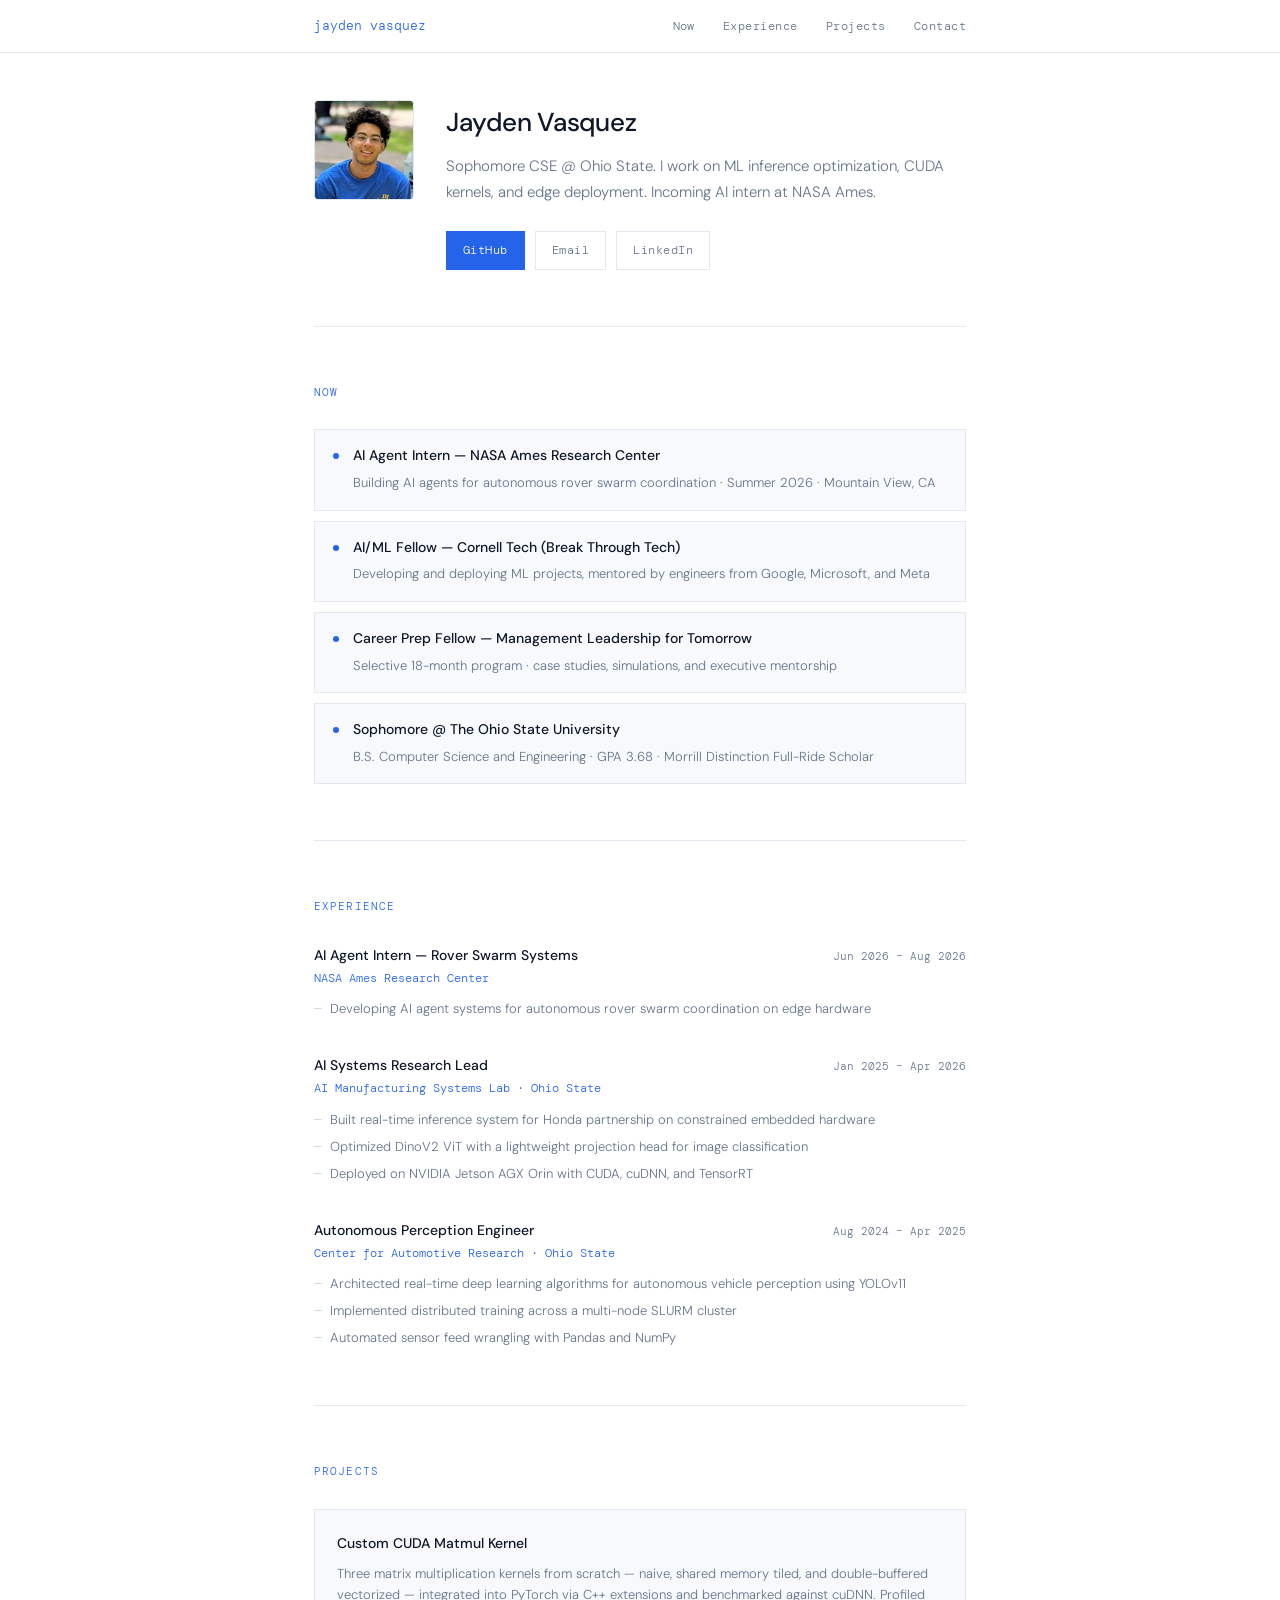
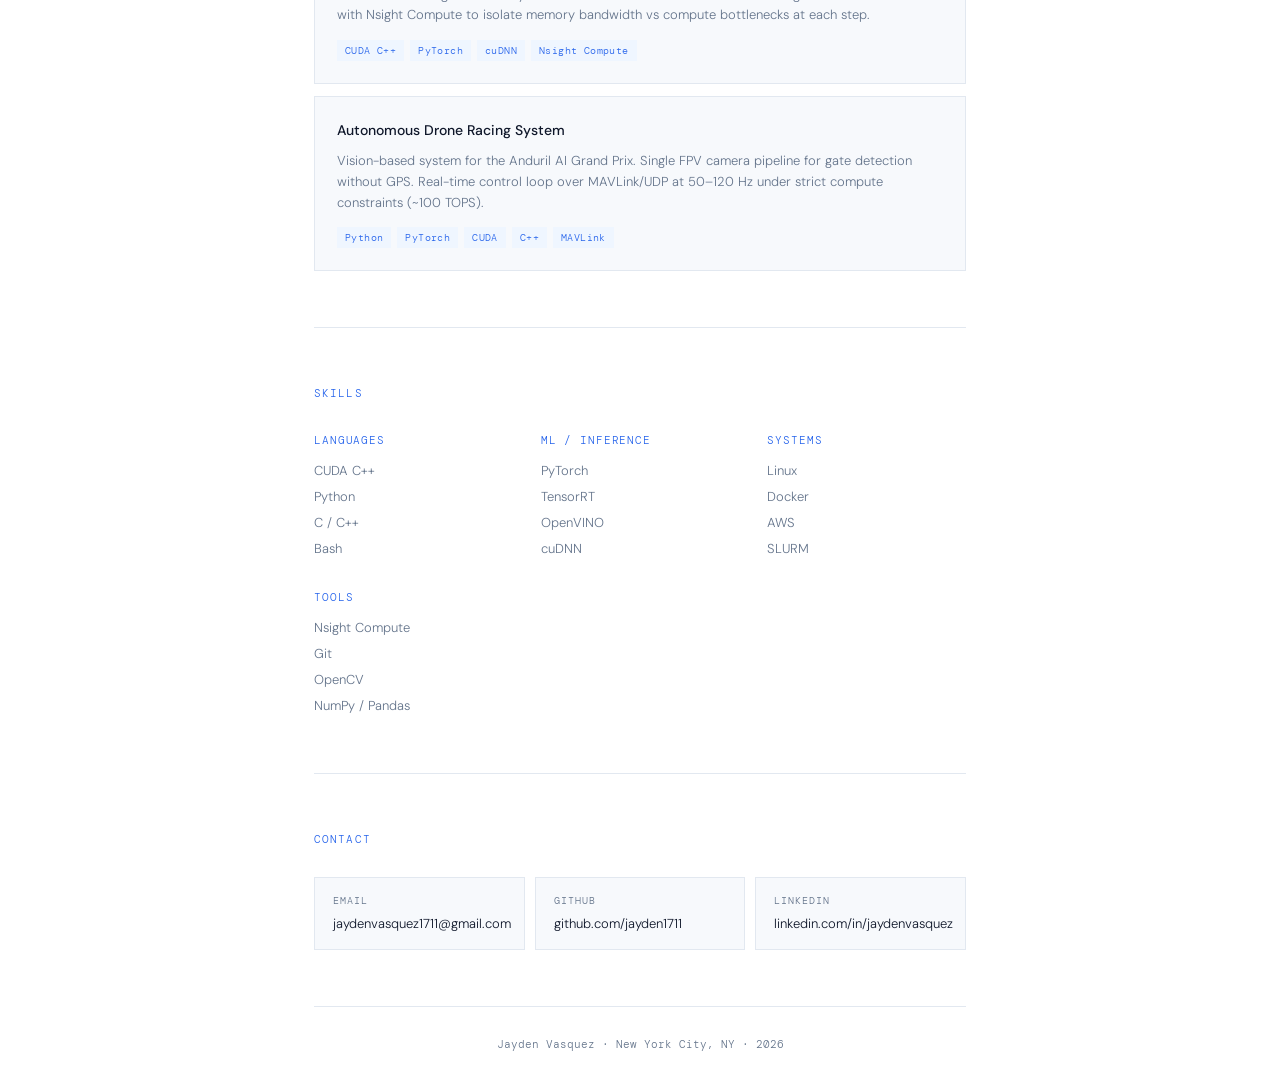
==== index.html @ 5c4670f1 "fixed photo" ====
<!DOCTYPE html>
<html lang="en">
<head>
<meta charset="UTF-8">
<meta name="viewport" content="width=device-width, initial-scale=1.0">
<title>Jayden Vasquez</title>
<link rel="preconnect" href="https://fonts.googleapis.com">
<link href="https://fonts.googleapis.com/css2?family=DM+Mono:wght@400;500&family=DM+Sans:ital,wght@0,300;0,400;0,500;1,300&display=swap" rel="stylesheet">
<style>
  :root {
    --bg: #ffffff;
    --surface: #f7f9fc;
    --border: #e2e8f0;
    --accent: #2563eb;
    --accent-light: #eff6ff;
    --text: #0f172a;
    --muted: #64748b;
    --mono: 'DM Mono', 'Courier New', monospace;
    --sans: 'DM Sans', -apple-system, BlinkMacSystemFont, 'Segoe UI', sans-serif;
  }

  * { margin: 0; padding: 0; box-sizing: border-box; }
  html { scroll-behavior: smooth; }

  body {
    background: var(--bg);
    color: var(--text);
    font-family: var(--sans);
    font-weight: 300;
    line-height: 1.7;
    font-size: 15px;
  }

  a { color: var(--accent); text-decoration: none; }
  a:hover { text-decoration: underline; }

  .container {
    max-width: 700px;
    margin: 0 auto;
    padding: 0 24px;
  }

  /* Nav */
  nav {
    position: fixed;
    top: 0; left: 0; right: 0;
    z-index: 100;
    background: rgba(255,255,255,0.92);
    backdrop-filter: blur(8px);
    border-bottom: 1px solid var(--border);
  }

  nav .inner {
    max-width: 700px;
    margin: 0 auto;
    padding: 0 24px;
    height: 52px;
    display: flex;
    align-items: center;
    justify-content: space-between;
  }

  .nav-name {
    font-family: var(--mono);
    font-size: 13px;
    color: var(--accent);
  }

  .nav-links {
    display: flex;
    gap: 28px;
    list-style: none;
  }

  .nav-links a {
    font-family: var(--mono);
    font-size: 12px;
    color: var(--muted);
    letter-spacing: 0.04em;
    transition: color 0.15s;
  }

  .nav-links a:hover { color: var(--text); text-decoration: none; }

  /* Hero */
  #hero {
    padding: 100px 0 56px;
    border-bottom: 1px solid var(--border);
  }

  .hero-inner {
    display: flex;
    align-items: flex-start;
    gap: 32px;
  }

  .hero-photo {
    flex-shrink: 0;
    width: 100px;
    height: 100px;
    border-radius: 4px;
    overflow: hidden;
    border: 1px solid var(--border);
    background: var(--surface);
  }

  .hero-photo img {
    width: 100%;
    height: 100%;
    object-fit: cover;
    display: block;
  }

  .hero-text { flex: 1; }

  @media (max-width: 400px) {
    .hero-inner { flex-direction: column; }
    .hero-photo { width: 80px; height: 80px; }
  }

  h1 {
    font-size: 26px;
    font-weight: 500;
    letter-spacing: -0.01em;
    margin-bottom: 10px;
    color: var(--text);
  }

  .hero-sub {
    color: var(--muted);
    font-size: 15px;
    max-width: 500px;
    margin-bottom: 26px;
  }

  .hero-links {
    display: flex;
    gap: 10px;
    flex-wrap: wrap;
  }

  .btn {
    font-family: var(--mono);
    font-size: 12px;
    letter-spacing: 0.04em;
    padding: 8px 16px;
    border: 1px solid var(--border);
    color: var(--muted);
    background: var(--bg);
    transition: all 0.15s;
    display: inline-block;
  }

  .btn:hover { border-color: var(--accent); color: var(--accent); text-decoration: none; }

  .btn.primary {
    background: var(--accent);
    color: #fff;
    border-color: var(--accent);
  }

  .btn.primary:hover { background: #1d4ed8; border-color: #1d4ed8; color: #fff; }

  /* Sections */
  section { padding: 56px 0; border-bottom: 1px solid var(--border); }

  .section-label {
    font-family: var(--mono);
    font-size: 11px;
    letter-spacing: 0.1em;
    text-transform: uppercase;
    color: var(--accent);
    margin-bottom: 28px;
  }

  /* Now */
  .now-grid { display: grid; gap: 10px; }

  .now-item {
    display: flex;
    gap: 14px;
    padding: 14px 18px;
    border: 1px solid var(--border);
    background: var(--surface);
  }

  .now-dot {
    width: 6px;
    height: 6px;
    border-radius: 50%;
    background: var(--accent);
    margin-top: 9px;
    flex-shrink: 0;
  }

  .now-item strong {
    display: block;
    font-weight: 500;
    font-size: 14px;
    margin-bottom: 2px;
    color: var(--text);
  }

  .now-item span { font-size: 13px; color: var(--muted); }

  /* Experience */
  .exp-list { display: grid; gap: 34px; }

  .exp-header {
    display: flex;
    justify-content: space-between;
    align-items: baseline;
    flex-wrap: wrap;
    gap: 6px;
    margin-bottom: 4px;
  }

  .exp-role { font-weight: 500; font-size: 14px; color: var(--text); }
  .exp-where { color: var(--accent); font-family: var(--mono); font-size: 12px; }
  .exp-date { font-family: var(--mono); font-size: 11px; color: var(--muted); }

  .exp-bullets { list-style: none; display: grid; gap: 5px; margin-top: 10px; }

  .exp-bullets li {
    font-size: 13px;
    color: var(--muted);
    padding-left: 16px;
    position: relative;
  }

  .exp-bullets li::before {
    content: '—';
    position: absolute;
    left: 0;
    color: #cbd5e1;
    font-family: var(--mono);
  }

  /* Projects */
  .project-grid { display: grid; gap: 12px; }

  .project-card {
    border: 1px solid var(--border);
    padding: 22px;
    background: var(--surface);
    transition: border-color 0.15s;
  }

  .project-card:hover { border-color: #bfdbfe; }

  .project-top {
    display: flex;
    justify-content: space-between;
    align-items: flex-start;
    margin-bottom: 8px;
  }

  .project-name { font-weight: 500; font-size: 14px; color: var(--text); }

  .project-link {
    font-family: var(--mono);
    font-size: 11px;
    color: var(--muted);
    transition: color 0.15s;
  }

  .project-link:hover { color: var(--accent); text-decoration: none; }

  .project-desc { font-size: 13px; color: var(--muted); margin-bottom: 14px; line-height: 1.6; }

  .project-tags { display: flex; flex-wrap: wrap; gap: 6px; }

  .tag-pill {
    font-family: var(--mono);
    font-size: 10px;
    letter-spacing: 0.04em;
    color: var(--accent);
    background: var(--accent-light);
    padding: 2px 8px;
  }

  /* Skills */
  .skills-grid {
    display: grid;
    grid-template-columns: repeat(auto-fill, minmax(155px, 1fr));
    gap: 28px;
  }

  .skill-group-label {
    font-family: var(--mono);
    font-size: 11px;
    color: var(--accent);
    letter-spacing: 0.08em;
    text-transform: uppercase;
    margin-bottom: 10px;
  }

  .skill-list { list-style: none; display: grid; gap: 4px; }
  .skill-list li { font-size: 13px; color: var(--muted); }

  /* Contact */
  .contact-grid {
    display: grid;
    grid-template-columns: repeat(auto-fill, minmax(175px, 1fr));
    gap: 10px;
  }

  .contact-item {
    display: flex;
    flex-direction: column;
    gap: 4px;
    padding: 14px 18px;
    border: 1px solid var(--border);
    background: var(--surface);
    transition: border-color 0.15s;
  }

  .contact-item:hover { border-color: #bfdbfe; text-decoration: none; }

  .contact-label {
    font-family: var(--mono);
    font-size: 10px;
    letter-spacing: 0.1em;
    text-transform: uppercase;
    color: var(--muted);
  }

  .contact-value { font-size: 13px; color: var(--text); }

  /* Footer */
  footer {
    padding: 28px 0;
    text-align: center;
    font-family: var(--mono);
    font-size: 11px;
    color: var(--muted);
  }

  /* Fade in */
  .fade-in {
    opacity: 0;
    transform: translateY(12px);
    transition: opacity 0.45s ease, transform 0.45s ease;
  }

  .fade-in.visible { opacity: 1; transform: none; }

  @media (max-width: 540px) {
    .nav-links { display: none; }
    .skills-grid { grid-template-columns: 1fr 1fr; }
  }
</style>
</head>
<body>

<nav>
  <div class="inner">
    <span class="nav-name">jayden vasquez</span>
    <ul class="nav-links">
      <li><a href="#now">Now</a></li>
      <li><a href="#experience">Experience</a></li>
      <li><a href="#projects">Projects</a></li>
      <li><a href="#contact">Contact</a></li>
    </ul>
  </div>
</nav>

<div class="container">

  <section id="hero">
    <div class="hero-inner">
      <div class="hero-photo">
        <!-- Replace "your-photo.jpg" with your actual image filename -->
        <img src="photo.png" alt="Jayden Vasquez" onerror="this.parentElement.style.background='var(--surface)'">
      </div>
      <div class="hero-text">
        <h1>Jayden Vasquez</h1>
        <p class="hero-sub">
          Sophomore CSE @ Ohio State. I work on ML inference optimization, CUDA kernels, and edge deployment. Incoming AI intern at NASA Ames.
        </p>
        <div class="hero-links">
          <a href="https://github.com/jayden1711" class="btn primary" target="_blank">GitHub</a>
          <a href="mailto:jaydenvasquez1711@gmail.com" class="btn">Email</a>
          <a href="https://www.linkedin.com/in/jaydenvasquez/" class="btn" target="_blank">LinkedIn</a>
        </div>
      </div>
    </div>
  </section>

  <section id="now">
    <p class="section-label">Now</p>
    <div class="now-grid fade-in">
      <div class="now-item">
        <div class="now-dot"></div>
        <div>
          <strong>AI Agent Intern — NASA Ames Research Center</strong>
          <span>Building AI agents for autonomous rover swarm coordination · Summer 2026 · Mountain View, CA</span>
        </div>
      </div>
      <div class="now-item">
        <div class="now-dot"></div>
        <div>
          <strong>AI/ML Fellow — Cornell Tech (Break Through Tech)</strong>
          <span>Developing and deploying ML projects, mentored by engineers from Google, Microsoft, and Meta</span>
        </div>
      </div>
      <div class="now-item">
        <div class="now-dot"></div>
        <div>
          <strong>Career Prep Fellow — Management Leadership for Tomorrow</strong>
          <span>Selective 18-month program · case studies, simulations, and executive mentorship</span>
        </div>
      </div>
      <div class="now-item">
        <div class="now-dot"></div>
        <div>
          <strong>Sophomore @ The Ohio State University</strong>
          <span>B.S. Computer Science and Engineering · GPA 3.68 · Morrill Distinction Full-Ride Scholar</span>
        </div>
      </div>
    </div>
  </section>

  <section id="experience">
    <p class="section-label">Experience</p>
    <div class="exp-list fade-in">

      <div class="exp-item">
        <div class="exp-header">
          <div>
            <div class="exp-role">AI Agent Intern — Rover Swarm Systems</div>
            <div class="exp-where">NASA Ames Research Center</div>
          </div>
          <div class="exp-date">Jun 2026 – Aug 2026</div>
        </div>
        <ul class="exp-bullets">
          <li>Developing AI agent systems for autonomous rover swarm coordination on edge hardware</li>
        </ul>
      </div>

      <div class="exp-item">
        <div class="exp-header">
          <div>
            <div class="exp-role">AI Systems Research Lead</div>
            <div class="exp-where">AI Manufacturing Systems Lab · Ohio State</div>
          </div>
          <div class="exp-date">Jan 2025 – Apr 2026</div>
        </div>
        <ul class="exp-bullets">
          <li>Built real-time inference system for Honda partnership on constrained embedded hardware</li>
          <li>Optimized DinoV2 ViT with a lightweight projection head for image classification</li>
          <li>Deployed on NVIDIA Jetson AGX Orin with CUDA, cuDNN, and TensorRT</li>
        </ul>
      </div>

      <div class="exp-item">
        <div class="exp-header">
          <div>
            <div class="exp-role">Autonomous Perception Engineer</div>
            <div class="exp-where">Center for Automotive Research · Ohio State</div>
          </div>
          <div class="exp-date">Aug 2024 – Apr 2025</div>
        </div>
        <ul class="exp-bullets">
          <li>Architected real-time deep learning algorithms for autonomous vehicle perception using YOLOv11</li>
          <li>Implemented distributed training across a multi-node SLURM cluster</li>
          <li>Automated sensor feed wrangling with Pandas and NumPy</li>
        </ul>
      </div>

    </div>
  </section>

  <section id="projects">
    <p class="section-label">Projects</p>
    <div class="project-grid fade-in">

      <div class="project-card">
        <div class="project-top">
          <div class="project-name">Custom CUDA Matmul Kernel</div>
        </div>
        <p class="project-desc">
          Three matrix multiplication kernels from scratch — naive, shared memory tiled, and double-buffered vectorized — integrated into PyTorch via C++ extensions and benchmarked against cuDNN. Profiled with Nsight Compute to isolate memory bandwidth vs compute bottlenecks at each step.
        </p>
        <div class="project-tags">
          <span class="tag-pill">CUDA C++</span>
          <span class="tag-pill">PyTorch</span>
          <span class="tag-pill">cuDNN</span>
          <span class="tag-pill">Nsight Compute</span>
        </div>
      </div>

      <div class="project-card">
        <div class="project-top">
          <div class="project-name">Autonomous Drone Racing System</div>
        </div>
        <p class="project-desc">
          Vision-based system for the Anduril AI Grand Prix. Single FPV camera pipeline for gate detection without GPS. Real-time control loop over MAVLink/UDP at 50–120 Hz under strict compute constraints (~100 TOPS).
        </p>
        <div class="project-tags">
          <span class="tag-pill">Python</span>
          <span class="tag-pill">PyTorch</span>
          <span class="tag-pill">CUDA</span>
          <span class="tag-pill">C++</span>
          <span class="tag-pill">MAVLink</span>
        </div>
      </div>

    </div>
  </section>

  <section id="skills">
    <p class="section-label">Skills</p>
    <div class="skills-grid fade-in">
      <div>
        <div class="skill-group-label">Languages</div>
        <ul class="skill-list">
          <li>CUDA C++</li>
          <li>Python</li>
          <li>C / C++</li>
          <li>Bash</li>
        </ul>
      </div>
      <div>
        <div class="skill-group-label">ML / Inference</div>
        <ul class="skill-list">
          <li>PyTorch</li>
          <li>TensorRT</li>
          <li>OpenVINO</li>
          <li>cuDNN</li>
        </ul>
      </div>
      <div>
        <div class="skill-group-label">Systems</div>
        <ul class="skill-list">
          <li>Linux</li>
          <li>Docker</li>
          <li>AWS</li>
          <li>SLURM</li>
        </ul>
      </div>
      <div>
        <div class="skill-group-label">Tools</div>
        <ul class="skill-list">
          <li>Nsight Compute</li>
          <li>Git</li>
          <li>OpenCV</li>
          <li>NumPy / Pandas</li>
        </ul>
      </div>
    </div>
  </section>

  <section id="contact">
    <p class="section-label">Contact</p>
    <div class="contact-grid fade-in">
      <a href="mailto:jaydenvasquez1711@gmail.com" class="contact-item">
        <span class="contact-label">Email</span>
        <span class="contact-value">jaydenvasquez1711@gmail.com</span>
      </a>
      <a href="https://github.com/jayden1711" class="contact-item" target="_blank">
        <span class="contact-label">GitHub</span>
        <span class="contact-value">github.com/jayden1711</span>
      </a>
      <a href="https://www.linkedin.com/in/jaydenvasquez/" class="contact-item" target="_blank">
        <span class="contact-label">LinkedIn</span>
        <span class="contact-value">linkedin.com/in/jaydenvasquez</span>
      </a>
    </div>
  </section>

</div>

<footer>Jayden Vasquez · New York City, NY · 2026</footer>

<script>
  const observer = new IntersectionObserver((entries) => {
    entries.forEach(e => { if (e.isIntersecting) e.target.classList.add('visible'); });
  }, { threshold: 0.1 });
  document.querySelectorAll('.fade-in').forEach(el => observer.observe(el));
</script>
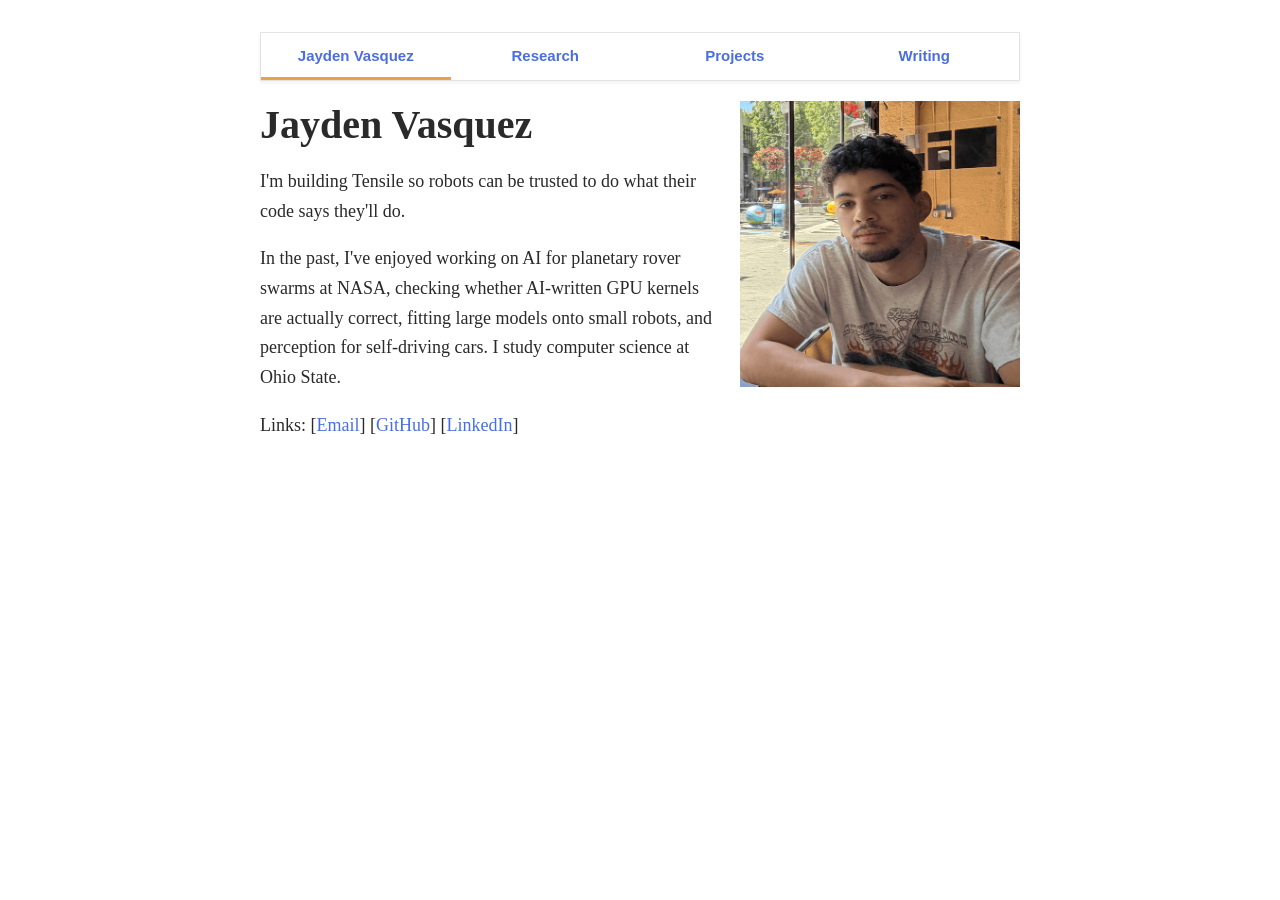
==== commit 8a26189b: "Updated site" ====
--- a/index.html
+++ b/index.html
@@ -2,580 +2,33 @@
 <html lang="en">
 <head>
 <meta charset="UTF-8">
-<meta name="viewport" content="width=device-width, initial-scale=1.0">
+<meta name="viewport" content="width=device-width, initial-scale=1">
 <title>Jayden Vasquez</title>
-<link rel="preconnect" href="https://fonts.googleapis.com">
-<link href="https://fonts.googleapis.com/css2?family=DM+Mono:wght@400;500&family=DM+Sans:ital,wght@0,300;0,400;0,500;1,300&display=swap" rel="stylesheet">
-<style>
-  :root {
-    --bg: #ffffff;
-    --surface: #f7f9fc;
-    --border: #e2e8f0;
-    --accent: #2563eb;
-    --accent-light: #eff6ff;
-    --text: #0f172a;
-    --muted: #64748b;
-    --mono: 'DM Mono', 'Courier New', monospace;
-    --sans: 'DM Sans', -apple-system, BlinkMacSystemFont, 'Segoe UI', sans-serif;
-  }
-
-  * { margin: 0; padding: 0; box-sizing: border-box; }
-  html { scroll-behavior: smooth; }
-
-  body {
-    background: var(--bg);
-    color: var(--text);
-    font-family: var(--sans);
-    font-weight: 300;
-    line-height: 1.7;
-    font-size: 15px;
-  }
-
-  a { color: var(--accent); text-decoration: none; }
-  a:hover { text-decoration: underline; }
-
-  .container {
-    max-width: 700px;
-    margin: 0 auto;
-    padding: 0 24px;
-  }
-
-  /* Nav */
-  nav {
-    position: fixed;
-    top: 0; left: 0; right: 0;
-    z-index: 100;
-    background: rgba(255,255,255,0.92);
-    backdrop-filter: blur(8px);
-    border-bottom: 1px solid var(--border);
-  }
-
-  nav .inner {
-    max-width: 700px;
-    margin: 0 auto;
-    padding: 0 24px;
-    height: 52px;
-    display: flex;
-    align-items: center;
-    justify-content: space-between;
-  }
-
-  .nav-name {
-    font-family: var(--mono);
-    font-size: 13px;
-    color: var(--accent);
-  }
-
-  .nav-links {
-    display: flex;
-    gap: 28px;
-    list-style: none;
-  }
-
-  .nav-links a {
-    font-family: var(--mono);
-    font-size: 12px;
-    color: var(--muted);
-    letter-spacing: 0.04em;
-    transition: color 0.15s;
-  }
-
-  .nav-links a:hover { color: var(--text); text-decoration: none; }
-
-  /* Hero */
-  #hero {
-    padding: 100px 0 56px;
-    border-bottom: 1px solid var(--border);
-  }
-
-  .hero-inner {
-    display: flex;
-    align-items: flex-start;
-    gap: 32px;
-  }
-
-  .hero-photo {
-    flex-shrink: 0;
-    width: 100px;
-    height: 100px;
-    border-radius: 4px;
-    overflow: hidden;
-    border: 1px solid var(--border);
-    background: var(--surface);
-  }
-
-  .hero-photo img {
-    width: 100%;
-    height: 100%;
-    object-fit: cover;
-    display: block;
-  }
-
-  .hero-text { flex: 1; }
-
-  @media (max-width: 400px) {
-    .hero-inner { flex-direction: column; }
-    .hero-photo { width: 80px; height: 80px; }
-  }
-
-  h1 {
-    font-size: 26px;
-    font-weight: 500;
-    letter-spacing: -0.01em;
-    margin-bottom: 10px;
-    color: var(--text);
-  }
-
-  .hero-sub {
-    color: var(--muted);
-    font-size: 15px;
-    max-width: 500px;
-    margin-bottom: 26px;
-  }
-
-  .hero-links {
-    display: flex;
-    gap: 10px;
-    flex-wrap: wrap;
-  }
-
-  .btn {
-    font-family: var(--mono);
-    font-size: 12px;
-    letter-spacing: 0.04em;
-    padding: 8px 16px;
-    border: 1px solid var(--border);
-    color: var(--muted);
-    background: var(--bg);
-    transition: all 0.15s;
-    display: inline-block;
-  }
-
-  .btn:hover { border-color: var(--accent); color: var(--accent); text-decoration: none; }
-
-  .btn.primary {
-    background: var(--accent);
-    color: #fff;
-    border-color: var(--accent);
-  }
-
-  .btn.primary:hover { background: #1d4ed8; border-color: #1d4ed8; color: #fff; }
-
-  /* Sections */
-  section { padding: 56px 0; border-bottom: 1px solid var(--border); }
-
-  .section-label {
-    font-family: var(--mono);
-    font-size: 11px;
-    letter-spacing: 0.1em;
-    text-transform: uppercase;
-    color: var(--accent);
-    margin-bottom: 28px;
-  }
-
-  /* Now */
-  .now-grid { display: grid; gap: 10px; }
-
-  .now-item {
-    display: flex;
-    gap: 14px;
-    padding: 14px 18px;
-    border: 1px solid var(--border);
-    background: var(--surface);
-  }
-
-  .now-dot {
-    width: 6px;
-    height: 6px;
-    border-radius: 50%;
-    background: var(--accent);
-    margin-top: 9px;
-    flex-shrink: 0;
-  }
-
-  .now-item strong {
-    display: block;
-    font-weight: 500;
-    font-size: 14px;
-    margin-bottom: 2px;
-    color: var(--text);
-  }
-
-  .now-item span { font-size: 13px; color: var(--muted); }
-
-  /* Experience */
-  .exp-list { display: grid; gap: 34px; }
-
-  .exp-header {
-    display: flex;
-    justify-content: space-between;
-    align-items: baseline;
-    flex-wrap: wrap;
-    gap: 6px;
-    margin-bottom: 4px;
-  }
-
-  .exp-role { font-weight: 500; font-size: 14px; color: var(--text); }
-  .exp-where { color: var(--accent); font-family: var(--mono); font-size: 12px; }
-  .exp-date { font-family: var(--mono); font-size: 11px; color: var(--muted); }
-
-  .exp-bullets { list-style: none; display: grid; gap: 5px; margin-top: 10px; }
-
-  .exp-bullets li {
-    font-size: 13px;
-    color: var(--muted);
-    padding-left: 16px;
-    position: relative;
-  }
-
-  .exp-bullets li::before {
-    content: '—';
-    position: absolute;
-    left: 0;
-    color: #cbd5e1;
-    font-family: var(--mono);
-  }
-
-  /* Projects */
-  .project-grid { display: grid; gap: 12px; }
-
-  .project-card {
-    border: 1px solid var(--border);
-    padding: 22px;
-    background: var(--surface);
-    transition: border-color 0.15s;
-  }
-
-  .project-card:hover { border-color: #bfdbfe; }
-
-  .project-top {
-    display: flex;
-    justify-content: space-between;
-    align-items: flex-start;
-    margin-bottom: 8px;
-  }
-
-  .project-name { font-weight: 500; font-size: 14px; color: var(--text); }
-
-  .project-link {
-    font-family: var(--mono);
-    font-size: 11px;
-    color: var(--muted);
-    transition: color 0.15s;
-  }
-
-  .project-link:hover { color: var(--accent); text-decoration: none; }
-
-  .project-desc { font-size: 13px; color: var(--muted); margin-bottom: 14px; line-height: 1.6; }
-
-  .project-tags { display: flex; flex-wrap: wrap; gap: 6px; }
-
-  .tag-pill {
-    font-family: var(--mono);
-    font-size: 10px;
-    letter-spacing: 0.04em;
-    color: var(--accent);
-    background: var(--accent-light);
-    padding: 2px 8px;
-  }
-
-  /* Skills */
-  .skills-grid {
-    display: grid;
-    grid-template-columns: repeat(auto-fill, minmax(155px, 1fr));
-    gap: 28px;
-  }
-
-  .skill-group-label {
-    font-family: var(--mono);
-    font-size: 11px;
-    color: var(--accent);
-    letter-spacing: 0.08em;
-    text-transform: uppercase;
-    margin-bottom: 10px;
-  }
-
-  .skill-list { list-style: none; display: grid; gap: 4px; }
-  .skill-list li { font-size: 13px; color: var(--muted); }
-
-  /* Contact */
-  .contact-grid {
-    display: grid;
-    grid-template-columns: repeat(auto-fill, minmax(175px, 1fr));
-    gap: 10px;
-  }
-
-  .contact-item {
-    display: flex;
-    flex-direction: column;
-    gap: 4px;
-    padding: 14px 18px;
-    border: 1px solid var(--border);
-    background: var(--surface);
-    transition: border-color 0.15s;
-  }
-
-  .contact-item:hover { border-color: #bfdbfe; text-decoration: none; }
-
-  .contact-label {
-    font-family: var(--mono);
-    font-size: 10px;
-    letter-spacing: 0.1em;
-    text-transform: uppercase;
-    color: var(--muted);
-  }
-
-  .contact-value { font-size: 13px; color: var(--text); }
-
-  /* Footer */
-  footer {
-    padding: 28px 0;
-    text-align: center;
-    font-family: var(--mono);
-    font-size: 11px;
-    color: var(--muted);
-  }
-
-  /* Fade in */
-  .fade-in {
-    opacity: 0;
-    transform: translateY(12px);
-    transition: opacity 0.45s ease, transform 0.45s ease;
-  }
-
-  .fade-in.visible { opacity: 1; transform: none; }
-
-  @media (max-width: 540px) {
-    .nav-links { display: none; }
-    .skills-grid { grid-template-columns: 1fr 1fr; }
-  }
-</style>
+<link rel="stylesheet" href="style.css">
 </head>
 <body>
-
+<div class="wrap">
 <nav>
-  <div class="inner">
-    <span class="nav-name">jayden vasquez</span>
-    <ul class="nav-links">
-      <li><a href="#now">Now</a></li>
-      <li><a href="#experience">Experience</a></li>
-      <li><a href="#projects">Projects</a></li>
-      <li><a href="#contact">Contact</a></li>
-    </ul>
-  </div>
+  <a href="index.html" aria-current="page">Jayden Vasquez</a>
+  <a href="research.html">Research</a>
+  <a href="projects.html">Projects</a>
+  <a href="writing.html">Writing</a>
 </nav>
 
-<div class="container">
+<div class="photo"><img src="photo.png" alt="Jayden Vasquez" onerror="this.parentElement.remove()"></div>
 
-  <section id="hero">
-    <div class="hero-inner">
-      <div class="hero-photo">
-        <!-- Replace "your-photo.jpg" with your actual image filename -->
-        <img src="photo.png" alt="Jayden Vasquez" onerror="this.parentElement.style.background='var(--surface)'">
-      </div>
-      <div class="hero-text">
-        <h1>Jayden Vasquez</h1>
-        <p class="hero-sub">
-          Sophomore CSE @ Ohio State. I work on ML inference optimization, CUDA kernels, and edge deployment. Incoming AI intern at NASA Ames.
-        </p>
-        <div class="hero-links">
-          <a href="https://github.com/jayden1711" class="btn primary" target="_blank">GitHub</a>
-          <a href="mailto:jaydenvasquez1711@gmail.com" class="btn">Email</a>
-          <a href="https://www.linkedin.com/in/jaydenvasquez/" class="btn" target="_blank">LinkedIn</a>
-        </div>
-      </div>
-    </div>
-  </section>
+<h1>Jayden Vasquez</h1>
 
-  <section id="now">
-    <p class="section-label">Now</p>
-    <div class="now-grid fade-in">
-      <div class="now-item">
-        <div class="now-dot"></div>
-        <div>
-          <strong>AI Agent Intern — NASA Ames Research Center</strong>
-          <span>Building AI agents for autonomous rover swarm coordination · Summer 2026 · Mountain View, CA</span>
-        </div>
-      </div>
-      <div class="now-item">
-        <div class="now-dot"></div>
-        <div>
-          <strong>AI/ML Fellow — Cornell Tech (Break Through Tech)</strong>
-          <span>Developing and deploying ML projects, mentored by engineers from Google, Microsoft, and Meta</span>
-        </div>
-      </div>
-      <div class="now-item">
-        <div class="now-dot"></div>
-        <div>
-          <strong>Career Prep Fellow — Management Leadership for Tomorrow</strong>
-          <span>Selective 18-month program · case studies, simulations, and executive mentorship</span>
-        </div>
-      </div>
-      <div class="now-item">
-        <div class="now-dot"></div>
-        <div>
-          <strong>Sophomore @ The Ohio State University</strong>
-          <span>B.S. Computer Science and Engineering · GPA 3.68 · Morrill Distinction Full-Ride Scholar</span>
-        </div>
-      </div>
-    </div>
-  </section>
+<p>I'm building Tensile so robots can be trusted to do what their code says they'll do.</p>
 
-  <section id="experience">
-    <p class="section-label">Experience</p>
-    <div class="exp-list fade-in">
+<p>In the past, I've enjoyed working on AI for planetary rover swarms at NASA, checking whether AI-written GPU kernels are actually correct, fitting large models onto small robots, and perception for self-driving cars. I study computer science at Ohio State.</p>
 
-      <div class="exp-item">
-        <div class="exp-header">
-          <div>
-            <div class="exp-role">AI Agent Intern — Rover Swarm Systems</div>
-            <div class="exp-where">NASA Ames Research Center</div>
-          </div>
-          <div class="exp-date">Jun 2026 – Aug 2026</div>
-        </div>
-        <ul class="exp-bullets">
-          <li>Developing AI agent systems for autonomous rover swarm coordination on edge hardware</li>
-        </ul>
-      </div>
-
-      <div class="exp-item">
-        <div class="exp-header">
-          <div>
-            <div class="exp-role">AI Systems Research Lead</div>
-            <div class="exp-where">AI Manufacturing Systems Lab · Ohio State</div>
-          </div>
-          <div class="exp-date">Jan 2025 – Apr 2026</div>
-        </div>
-        <ul class="exp-bullets">
-          <li>Built real-time inference system for Honda partnership on constrained embedded hardware</li>
-          <li>Optimized DinoV2 ViT with a lightweight projection head for image classification</li>
-          <li>Deployed on NVIDIA Jetson AGX Orin with CUDA, cuDNN, and TensorRT</li>
-        </ul>
-      </div>
-
-      <div class="exp-item">
-        <div class="exp-header">
-          <div>
-            <div class="exp-role">Autonomous Perception Engineer</div>
-            <div class="exp-where">Center for Automotive Research · Ohio State</div>
-          </div>
-          <div class="exp-date">Aug 2024 – Apr 2025</div>
-        </div>
-        <ul class="exp-bullets">
-          <li>Architected real-time deep learning algorithms for autonomous vehicle perception using YOLOv11</li>
-          <li>Implemented distributed training across a multi-node SLURM cluster</li>
-          <li>Automated sensor feed wrangling with Pandas and NumPy</li>
-        </ul>
-      </div>
-
-    </div>
-  </section>
-
-  <section id="projects">
-    <p class="section-label">Projects</p>
-    <div class="project-grid fade-in">
-
-      <div class="project-card">
-        <div class="project-top">
-          <div class="project-name">Custom CUDA Matmul Kernel</div>
-        </div>
-        <p class="project-desc">
-          Three matrix multiplication kernels from scratch — naive, shared memory tiled, and double-buffered vectorized — integrated into PyTorch via C++ extensions and benchmarked against cuDNN. Profiled with Nsight Compute to isolate memory bandwidth vs compute bottlenecks at each step.
-        </p>
-        <div class="project-tags">
-          <span class="tag-pill">CUDA C++</span>
-          <span class="tag-pill">PyTorch</span>
-          <span class="tag-pill">cuDNN</span>
-          <span class="tag-pill">Nsight Compute</span>
-        </div>
-      </div>
-
-      <div class="project-card">
-        <div class="project-top">
-          <div class="project-name">Autonomous Drone Racing System</div>
-        </div>
-        <p class="project-desc">
-          Vision-based system for the Anduril AI Grand Prix. Single FPV camera pipeline for gate detection without GPS. Real-time control loop over MAVLink/UDP at 50–120 Hz under strict compute constraints (~100 TOPS).
-        </p>
-        <div class="project-tags">
-          <span class="tag-pill">Python</span>
-          <span class="tag-pill">PyTorch</span>
-          <span class="tag-pill">CUDA</span>
-          <span class="tag-pill">C++</span>
-          <span class="tag-pill">MAVLink</span>
-        </div>
-      </div>
-
-    </div>
-  </section>
-
-  <section id="skills">
-    <p class="section-label">Skills</p>
-    <div class="skills-grid fade-in">
-      <div>
-        <div class="skill-group-label">Languages</div>
-        <ul class="skill-list">
-          <li>CUDA C++</li>
-          <li>Python</li>
-          <li>C / C++</li>
-          <li>Bash</li>
-        </ul>
-      </div>
-      <div>
-        <div class="skill-group-label">ML / Inference</div>
-        <ul class="skill-list">
-          <li>PyTorch</li>
-          <li>TensorRT</li>
-          <li>OpenVINO</li>
-          <li>cuDNN</li>
-        </ul>
-      </div>
-      <div>
-        <div class="skill-group-label">Systems</div>
-        <ul class="skill-list">
-          <li>Linux</li>
-          <li>Docker</li>
-          <li>AWS</li>
-          <li>SLURM</li>
-        </ul>
-      </div>
-      <div>
-        <div class="skill-group-label">Tools</div>
-        <ul class="skill-list">
-          <li>Nsight Compute</li>
-          <li>Git</li>
-          <li>OpenCV</li>
-          <li>NumPy / Pandas</li>
-        </ul>
-      </div>
-    </div>
-  </section>
-
-  <section id="contact">
-    <p class="section-label">Contact</p>
-    <div class="contact-grid fade-in">
-      <a href="mailto:jaydenvasquez1711@gmail.com" class="contact-item">
-        <span class="contact-label">Email</span>
-        <span class="contact-value">jaydenvasquez1711@gmail.com</span>
-      </a>
-      <a href="https://github.com/jayden1711" class="contact-item" target="_blank">
-        <span class="contact-label">GitHub</span>
-        <span class="contact-value">github.com/jayden1711</span>
-      </a>
-      <a href="https://www.linkedin.com/in/jaydenvasquez/" class="contact-item" target="_blank">
-        <span class="contact-label">LinkedIn</span>
-        <span class="contact-value">linkedin.com/in/jaydenvasquez</span>
-      </a>
-    </div>
-  </section>
+<p>Links:
+  [<a href="mailto:jaydenvasquez1711@gmail.com">Email</a>]
+  [<a href="https://github.com/jayden1711">GitHub</a>]
+  [<a href="https://www.linkedin.com/in/jaydenvasquez/">LinkedIn</a>]
+</p>
 
 </div>
-
-<footer>Jayden Vasquez · New York City, NY · 2026</footer>
-
-<script>
-  const observer = new IntersectionObserver((entries) => {
-    entries.forEach(e => { if (e.isIntersecting) e.target.classList.add('visible'); });
-  }, { threshold: 0.1 });
-  document.querySelectorAll('.fade-in').forEach(el => observer.observe(el));
-</script>+</body>
+</html>
--- a/style.css
+++ b/style.css
@@ -0,0 +1,49 @@
+:root { --text: #2a2a2a; --muted: #6a6a6a; --link: #4a6ee0; --bg: #fff; --line: #e4e4e4; --active: #e8a34a; }
+@media (prefers-color-scheme: dark) {
+  :root { --text: #e6e6e6; --muted: #a0a0a0; --link: #8fb0ff; --bg: #161616; --line: #333; }
+}
+body {
+  margin: 0;
+  background: var(--bg);
+  color: var(--text);
+  font: 18px/1.65 "Palatino Linotype", Palatino, "Book Antiqua", Georgia, serif;
+}
+.wrap { max-width: 760px; margin: 0 auto; padding: 32px 24px 96px; }
+
+nav {
+  display: flex;
+  border: 1px solid var(--line);
+  box-shadow: 0 2px 4px rgba(0,0,0,.06);
+  margin-bottom: 20px;
+}
+nav a {
+  flex: 1;
+  text-align: center;
+  padding: 14px 8px 12px;
+  font: 600 15px/1.2 -apple-system, BlinkMacSystemFont, "Segoe UI", Helvetica, Arial, sans-serif;
+  color: var(--link);
+  border-bottom: 3px solid transparent;
+}
+nav a:hover { background: rgba(127,127,127,.06); text-decoration: none; }
+nav a[aria-current="page"] { border-bottom-color: var(--active); }
+a:focus-visible { outline: 2px solid var(--link); outline-offset: 2px; }
+
+h1 { font-size: 40px; font-weight: 700; margin: 0 0 18px; line-height: 1.2; }
+h2 { font-size: 24px; font-weight: 700; margin: 32px 0 10px; }
+p { margin: 0 0 18px; }
+ul { margin: 0; padding-left: 28px; }
+li { margin-bottom: 10px; }
+a { color: var(--link); text-decoration: none; }
+a:hover { text-decoration: underline; }
+.muted { color: var(--muted); }
+.date { color: var(--muted); font-size: 16px; }
+
+.photo { float: right; width: 280px; margin: 0 0 16px 20px; }
+.photo img { width: 100%; display: block; }
+
+@media (max-width: 600px) {
+  body { font-size: 17px; }
+  nav a { font-size: 13px; padding: 12px 4px 10px; }
+  .photo { float: none; width: 100%; margin: 0 0 16px; }
+  h1 { font-size: 32px; }
+}
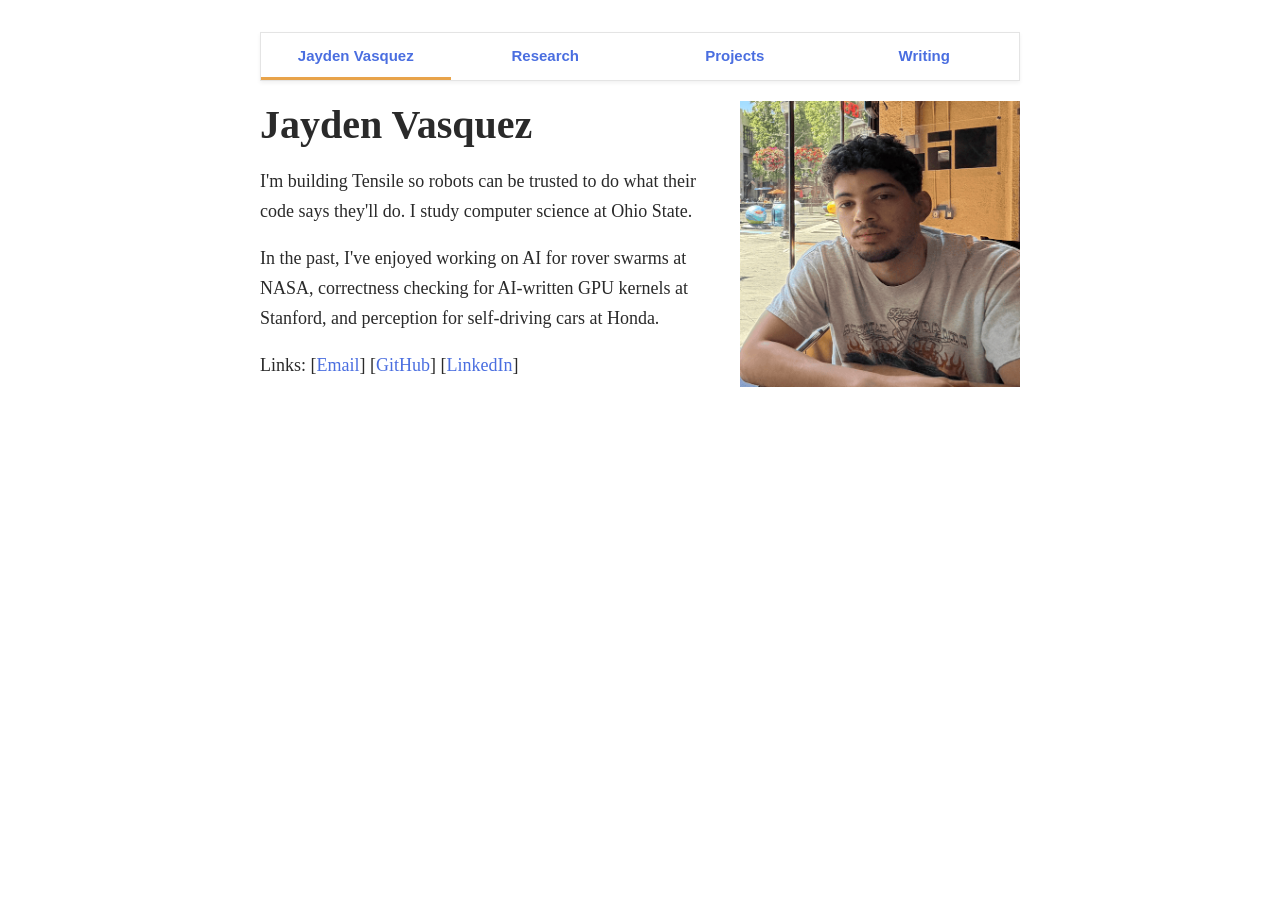
==== commit 36364c9d: "Revise bio details in index.html Updated personal information and past experiences." ====
--- a/index.html
+++ b/index.html
@@ -19,9 +19,9 @@
 
 <h1>Jayden Vasquez</h1>
 
-<p>I'm building Tensile so robots can be trusted to do what their code says they'll do.</p>
+<p>I'm building Tensile so robots can be trusted to do what their code says they'll do. I study computer science at Ohio State.</p>
 
-<p>In the past, I've enjoyed working on AI for planetary rover swarms at NASA, checking whether AI-written GPU kernels are actually correct, fitting large models onto small robots, and perception for self-driving cars. I study computer science at Ohio State.</p>
+<p>In the past, I've enjoyed working on AI for rover swarms at NASA, correctness checking for  AI-written GPU kernels at Stanford, and perception for self-driving cars at Honda.</p>
 
 <p>Links:
   [<a href="mailto:jaydenvasquez1711@gmail.com">Email</a>]
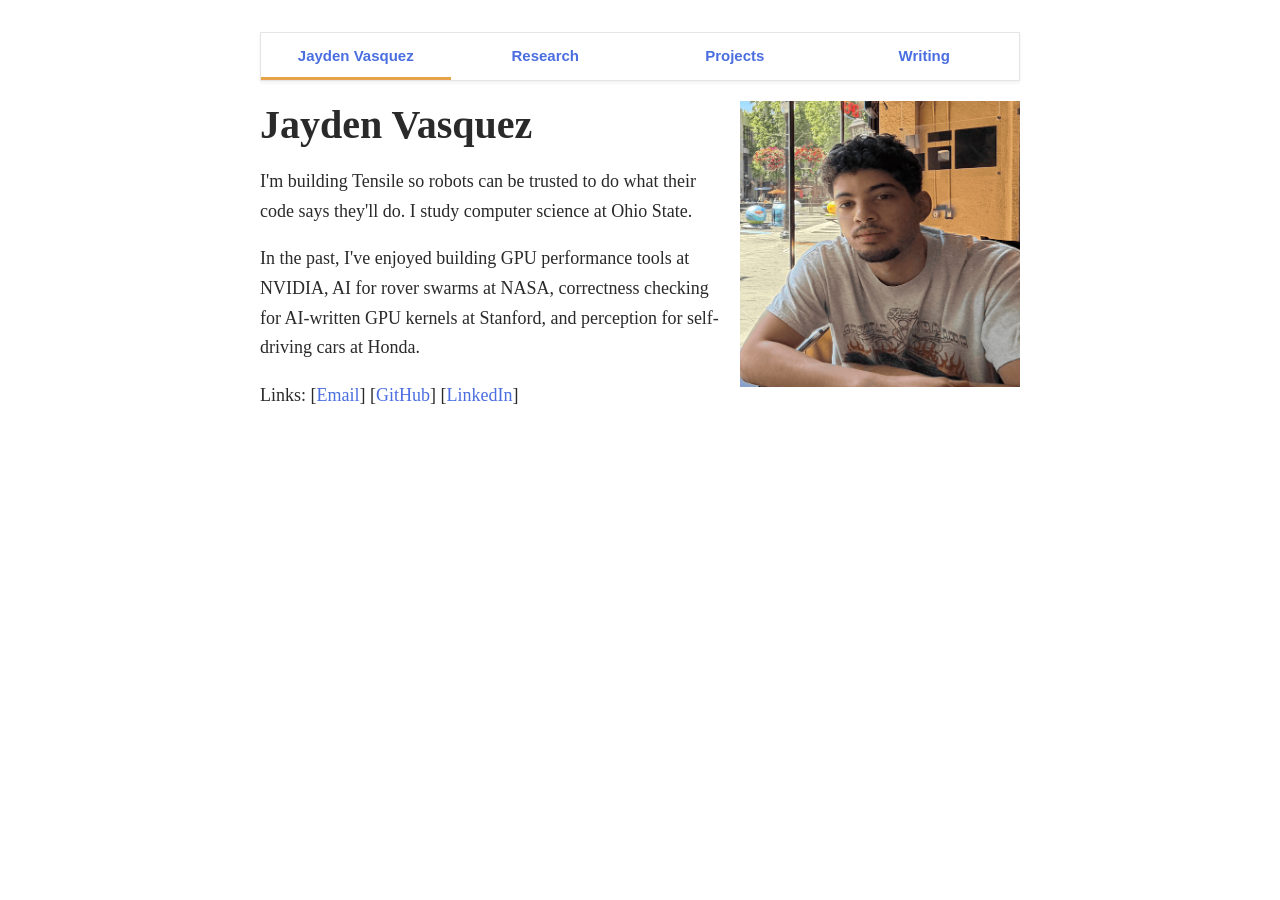
==== commit df432309: "Reorder past experiences in index.html" ====
--- a/index.html
+++ b/index.html
@@ -21,7 +21,7 @@
 
 <p>I'm building Tensile so robots can be trusted to do what their code says they'll do. I study computer science at Ohio State.</p>
 
-<p>In the past, I've enjoyed working on AI for rover swarms at NASA, correctness checking for  AI-written GPU kernels at Stanford, and perception for self-driving cars at Honda.</p>
+<p>In the past, I've enjoyed building GPU performance tools at NVIDIA, AI for rover swarms at NASA, correctness checking for AI-written GPU kernels at Stanford, and perception for self-driving cars at Honda.</p>
 
 <p>Links:
   [<a href="mailto:jaydenvasquez1711@gmail.com">Email</a>]
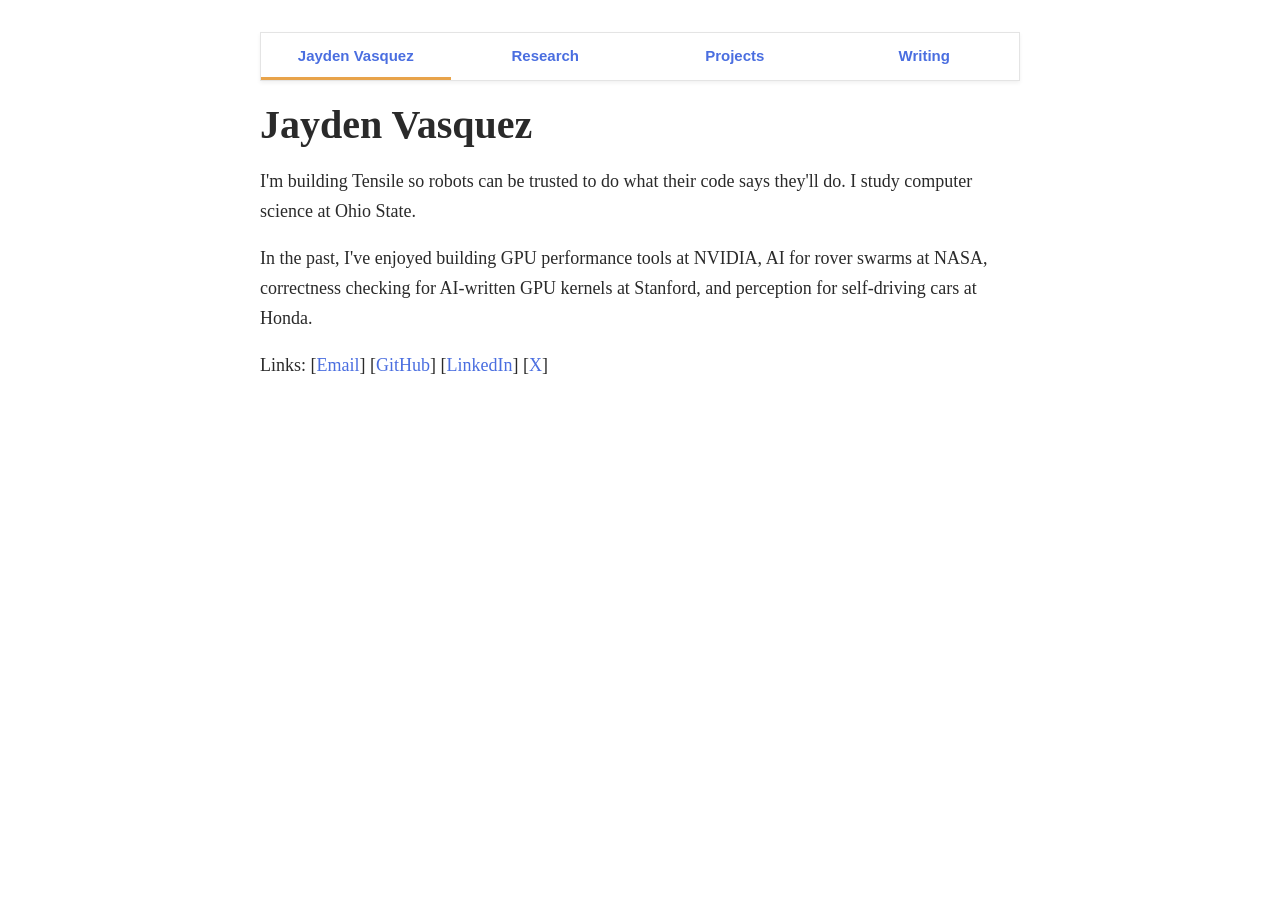
==== commit 0e98d759: "Add X link to contact section in index.html" ====
--- a/index.html
+++ b/index.html
@@ -27,6 +27,7 @@
   [<a href="mailto:jaydenvasquez1711@gmail.com">Email</a>]
   [<a href="https://github.com/jayden1711">GitHub</a>]
   [<a href="https://www.linkedin.com/in/jaydenvasquez/">LinkedIn</a>]
+  [<a href="https://x.com/imjaydenvasquez">X</a>]
 </p>
 
 </div>
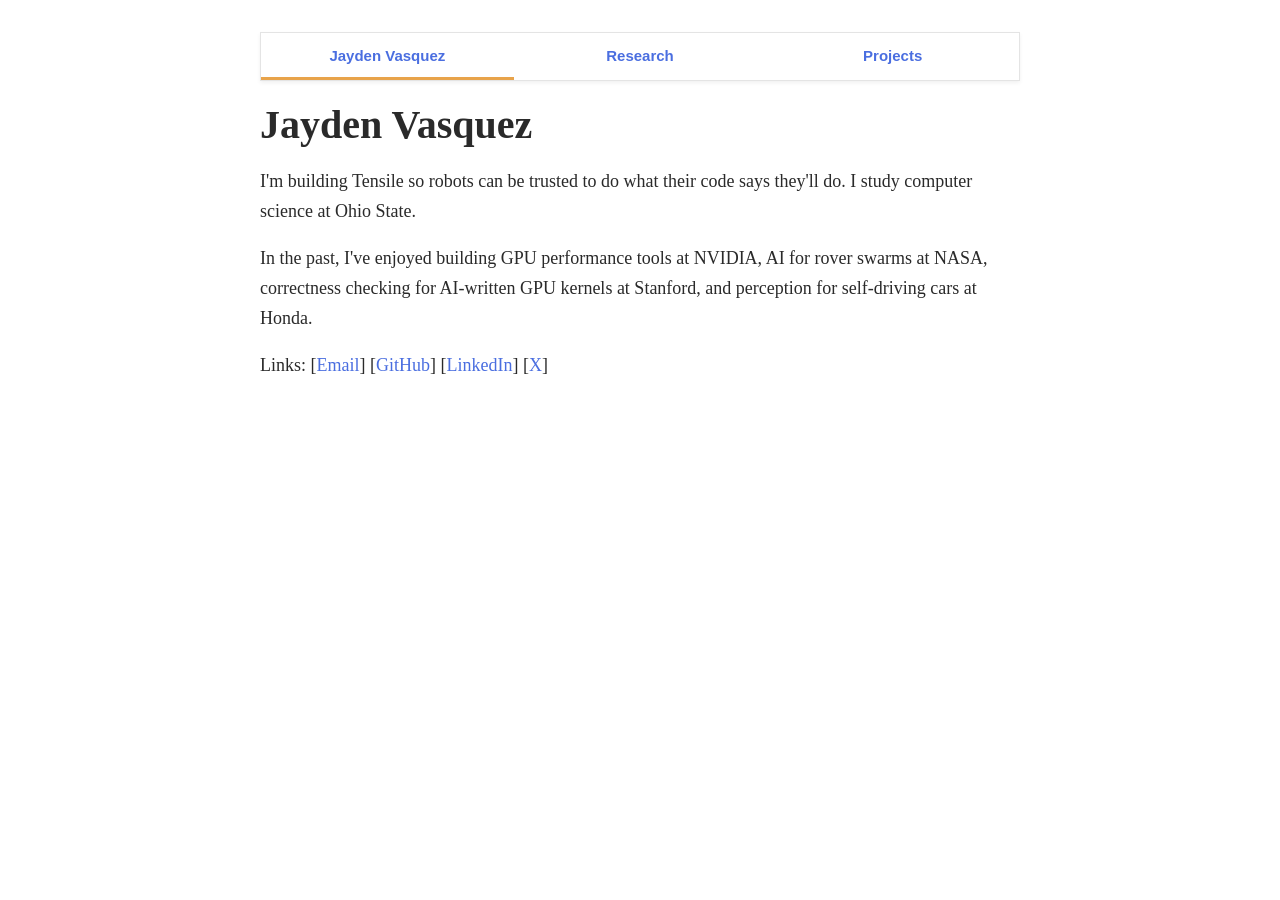
==== commit baa6a1ee: "Remove 'Writing' link from navigation Removed the 'Writing' link from the navigation." ====
--- a/index.html
+++ b/index.html
@@ -12,7 +12,6 @@
   <a href="index.html" aria-current="page">Jayden Vasquez</a>
   <a href="research.html">Research</a>
   <a href="projects.html">Projects</a>
-  <a href="writing.html">Writing</a>
 </nav>
 
 <div class="photo"><img src="photo.png" alt="Jayden Vasquez" onerror="this.parentElement.remove()"></div>
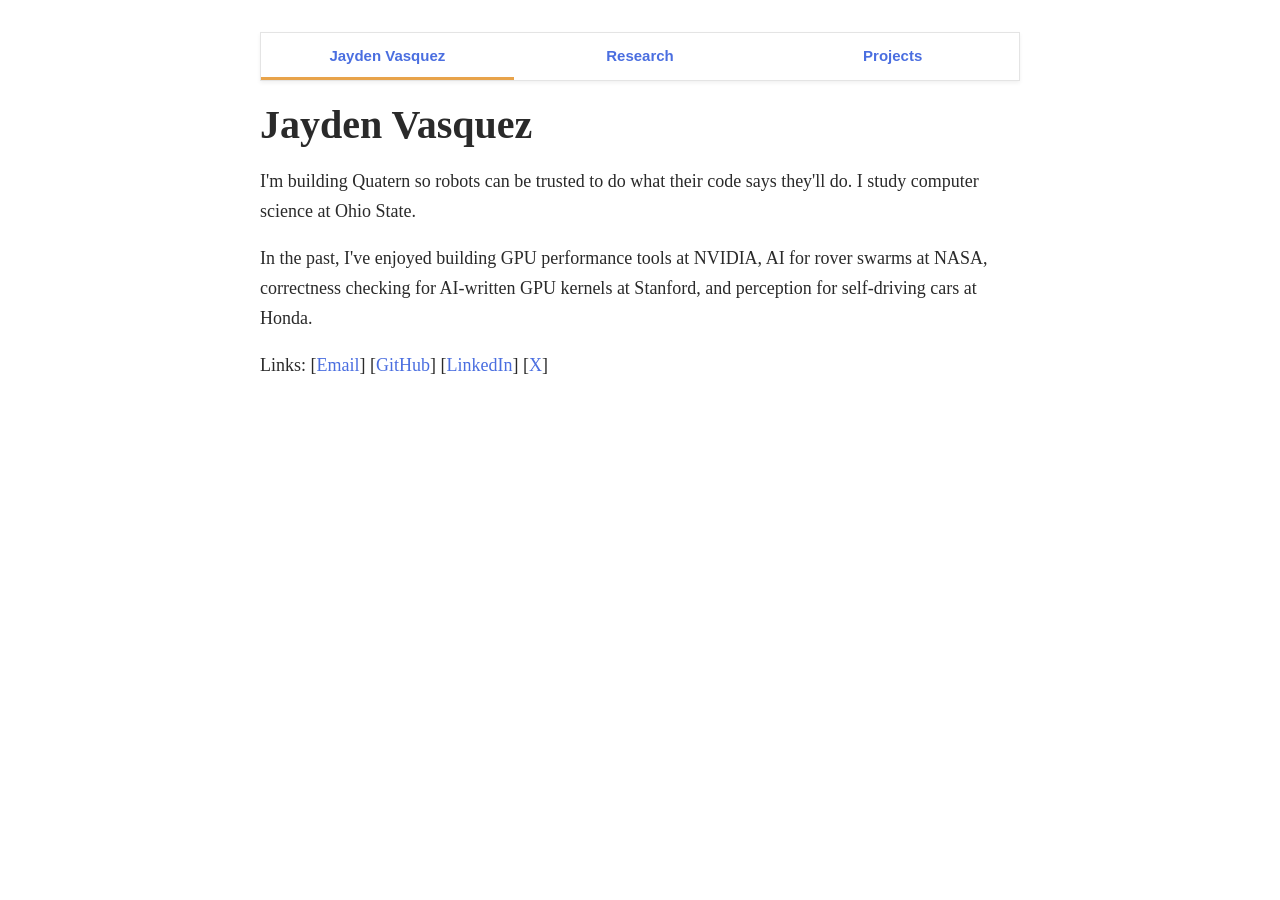
==== commit 613fac3d: "Update index.html" ====
--- a/index.html
+++ b/index.html
@@ -18,7 +18,7 @@
 
 <h1>Jayden Vasquez</h1>
 
-<p>I'm building Tensile so robots can be trusted to do what their code says they'll do. I study computer science at Ohio State.</p>
+<p>I'm building Quatern so robots can be trusted to do what their code says they'll do. I study computer science at Ohio State.</p>
 
 <p>In the past, I've enjoyed building GPU performance tools at NVIDIA, AI for rover swarms at NASA, correctness checking for AI-written GPU kernels at Stanford, and perception for self-driving cars at Honda.</p>
 
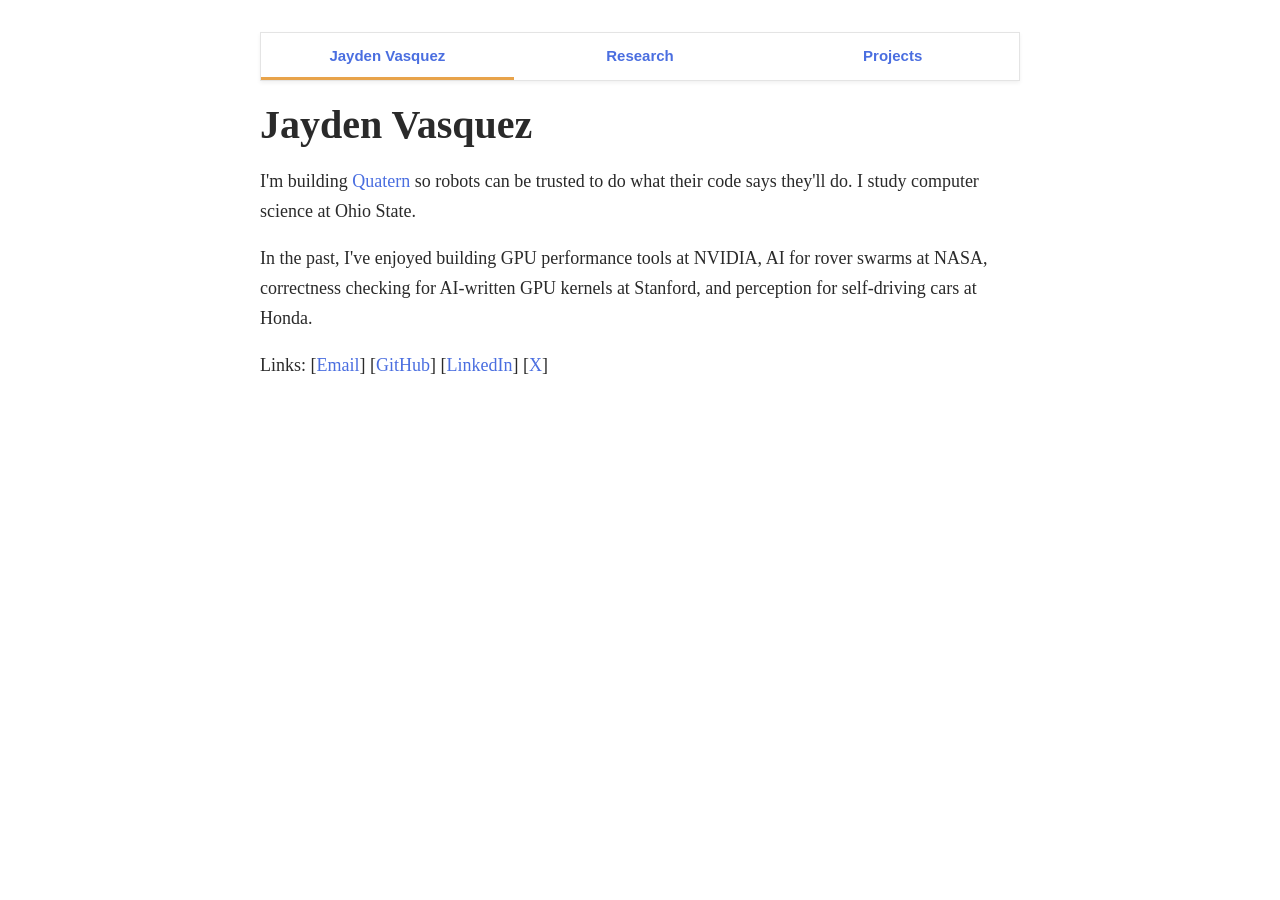
==== commit 4d03f0dd: "Link Quatern to quatern.co and update its project one-liner" ====
--- a/index.html
+++ b/index.html
@@ -18,7 +18,7 @@
 
 <h1>Jayden Vasquez</h1>
 
-<p>I'm building Quatern so robots can be trusted to do what their code says they'll do. I study computer science at Ohio State.</p>
+<p>I'm building <a href="https://quatern.co">Quatern</a> so robots can be trusted to do what their code says they'll do. I study computer science at Ohio State.</p>
 
 <p>In the past, I've enjoyed building GPU performance tools at NVIDIA, AI for rover swarms at NASA, correctness checking for AI-written GPU kernels at Stanford, and perception for self-driving cars at Honda.</p>
 
